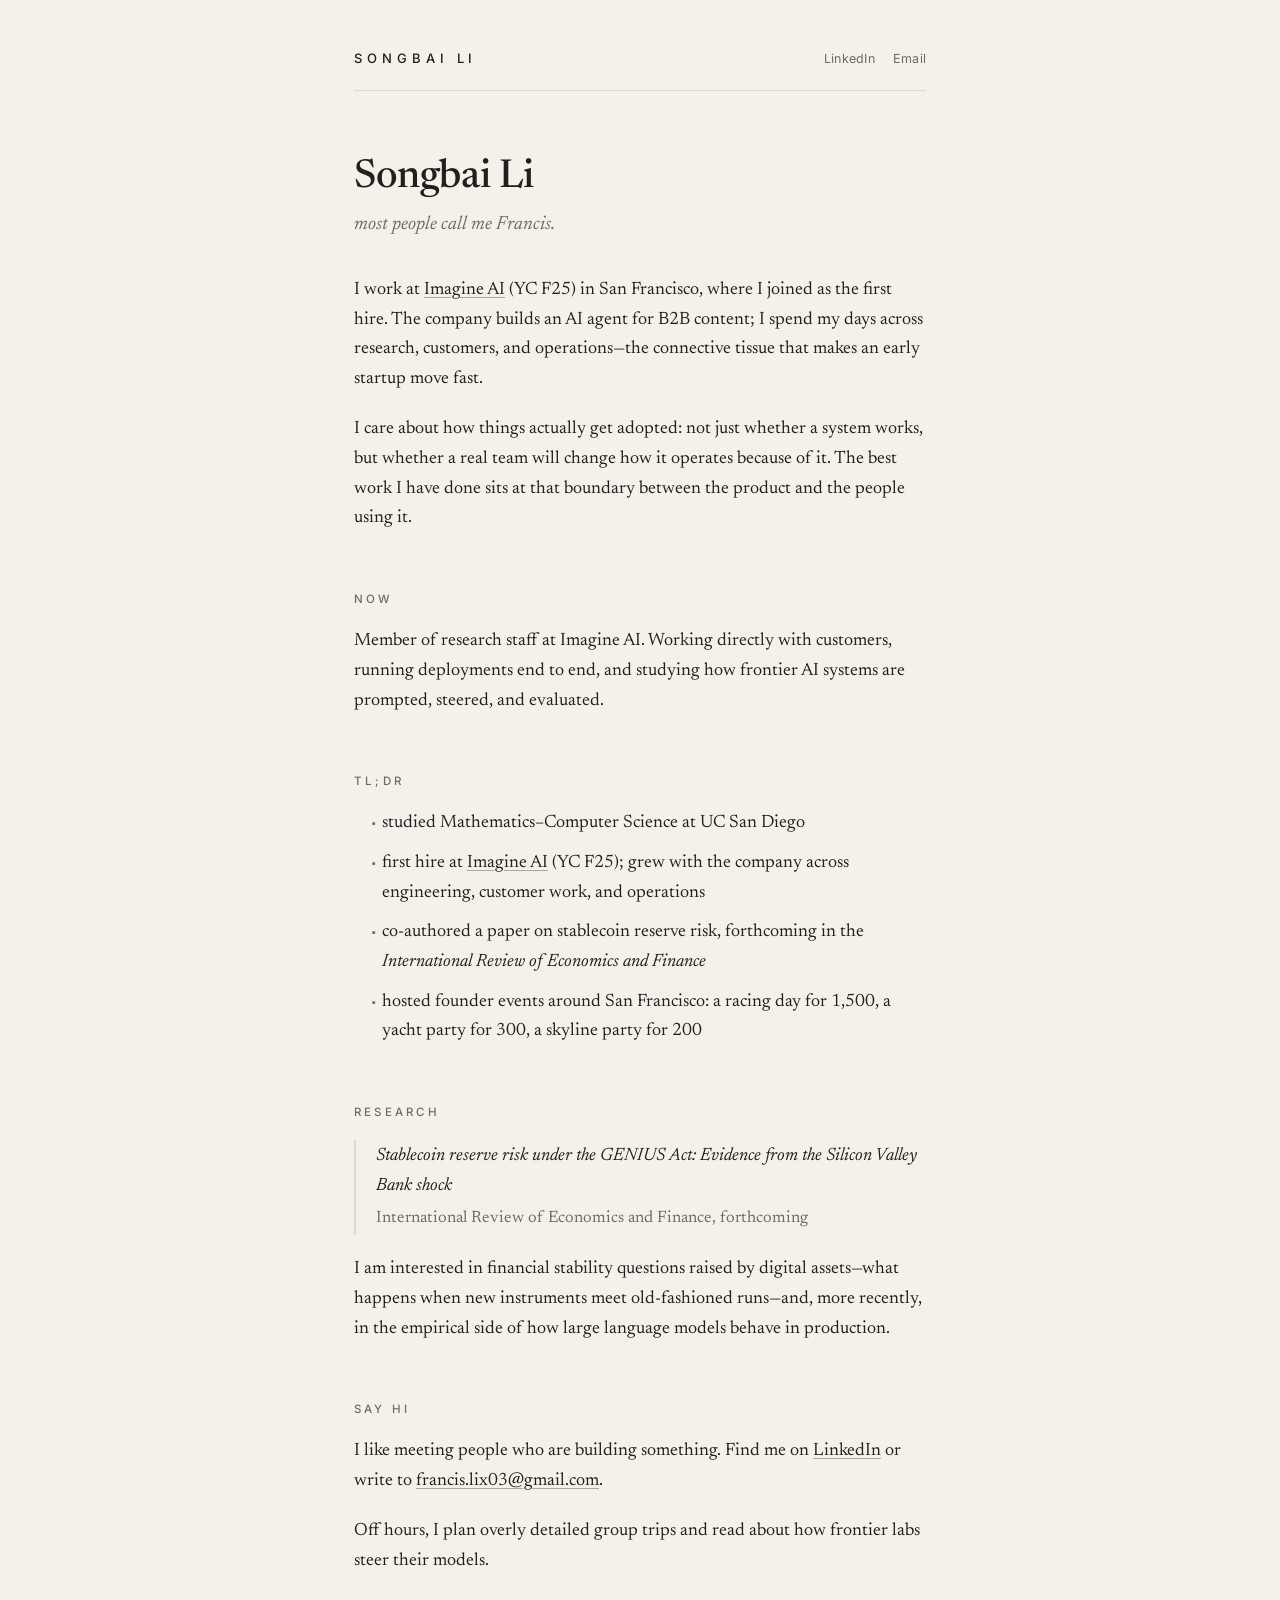
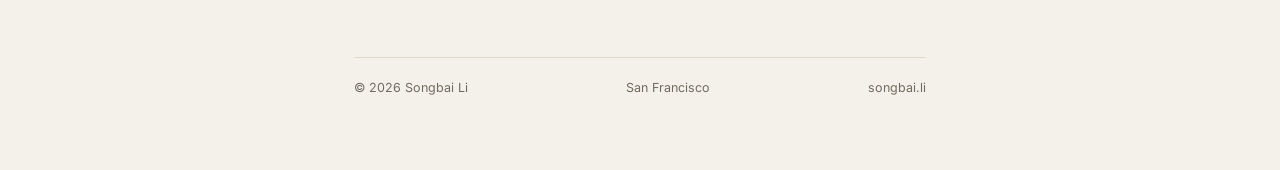
==== index.html @ af866333 "Add personal website source" ====
<!doctype html>
<html lang="en">
<head>
<meta charset="utf-8">
<meta name="viewport" content="width=device-width, initial-scale=1">
<title>Songbai Li</title>
<meta name="description" content="Songbai (Francis) Li — operator and researcher at Imagine AI (YC F25), based in San Francisco.">
<link rel="canonical" href="https://songbai.li/">
<meta property="og:title" content="Songbai Li">
<meta property="og:description" content="Operator and researcher at Imagine AI (YC F25). Based in San Francisco.">
<meta property="og:url" content="https://songbai.li/">
<meta property="og:type" content="website">
<link rel="icon" href="data:image/svg+xml,%3Csvg xmlns='http://www.w3.org/2000/svg' viewBox='0 0 64 64'%3E%3Crect width='64' height='64' rx='12' fill='%23F4F1EA'/%3E%3Ctext x='32' y='45' font-family='Georgia,serif' font-size='38' text-anchor='middle' fill='%2321201C'%3ES%3C/text%3E%3C/svg%3E">
<link rel="preconnect" href="https://fonts.googleapis.com">
<link rel="preconnect" href="https://fonts.gstatic.com" crossorigin>
<link href="https://fonts.googleapis.com/css2?family=Newsreader:ital,opsz,wght@0,6..72,400;0,6..72,500;1,6..72,400&family=Inter:wght@400;500&display=swap" rel="stylesheet">
<style>
  :root {
    --bg: #F4F1EA;
    --ink: #21201C;
    --muted: #716C61;
    --hairline: #DFD9CB;
    --serif: "Newsreader", Georgia, "Times New Roman", serif;
    --sans: "Inter", -apple-system, "Helvetica Neue", Arial, sans-serif;
  }
  @media (prefers-color-scheme: dark) {
    :root {
      --bg: #171613;
      --ink: #E9E5DB;
      --muted: #9A9487;
      --hairline: #2E2C26;
    }
  }
  * { box-sizing: border-box; }
  html { scroll-behavior: smooth; }
  body {
    margin: 0;
    background: var(--bg);
    color: var(--ink);
    font-family: var(--serif);
    font-size: 18px;
    line-height: 1.65;
    -webkit-font-smoothing: antialiased;
    text-rendering: optimizeLegibility;
  }
  .page {
    max-width: 620px;
    margin: 0 auto;
    padding: 48px 24px 72px;
  }

  /* Header / wordmark */
  header {
    display: flex;
    align-items: baseline;
    justify-content: space-between;
    gap: 16px;
    padding-bottom: 20px;
    border-bottom: 1px solid var(--hairline);
  }
  .wordmark {
    font-family: var(--sans);
    font-size: 13px;
    font-weight: 500;
    letter-spacing: 0.38em;
    text-transform: uppercase;
    color: var(--ink);
    text-decoration: none;
    white-space: nowrap;
  }
  nav { display: flex; gap: 18px; }
  nav a {
    font-family: var(--sans);
    font-size: 12.5px;
    letter-spacing: 0.02em;
    color: var(--muted);
    text-decoration: none;
  }
  nav a:hover { color: var(--ink); }

  /* Hero */
  h1 {
    font-family: var(--serif);
    font-weight: 500;
    font-size: 40px;
    line-height: 1.15;
    letter-spacing: -0.01em;
    margin: 64px 0 8px;
  }
  .alias {
    color: var(--muted);
    font-style: italic;
    font-size: 19px;
    margin: 0 0 36px;
  }

  p { margin: 0 0 1.15em; }
  a {
    color: var(--ink);
    text-decoration: underline;
    text-decoration-color: color-mix(in srgb, var(--ink) 35%, transparent);
    text-decoration-thickness: 1px;
    text-underline-offset: 3px;
  }
  a:hover { text-decoration-color: var(--ink); }

  /* Sections */
  section { margin-top: 56px; }
  .label {
    font-family: var(--sans);
    font-size: 11.5px;
    font-weight: 500;
    letter-spacing: 0.28em;
    text-transform: uppercase;
    color: var(--muted);
    margin: 0 0 18px;
  }

  ul {
    margin: 0 0 1.15em;
    padding-left: 22px;
  }
  li { margin-bottom: 10px; padding-left: 6px; }
  li::marker { content: "▪"; font-size: 11px; color: var(--muted); }

  /* Citation block */
  .cite {
    border-left: 2px solid var(--hairline);
    padding: 2px 0 2px 20px;
    margin: 0 0 1.15em;
  }
  .cite .title { font-style: italic; }
  .cite .venue { color: var(--muted); font-size: 16.5px; display: block; margin-top: 4px; }

  footer {
    margin-top: 80px;
    padding-top: 20px;
    border-top: 1px solid var(--hairline);
    display: flex;
    justify-content: space-between;
    flex-wrap: wrap;
    gap: 8px;
    font-family: var(--sans);
    font-size: 12.5px;
    color: var(--muted);
  }
  footer a { color: var(--muted); text-decoration: none; }
  footer a:hover { color: var(--ink); }

  @media (max-width: 480px) {
    body { font-size: 17px; }
    h1 { font-size: 33px; margin-top: 48px; }
    .wordmark { letter-spacing: 0.28em; }
  }
</style>
</head>
<body>
<div class="page">

  <header>
    <a class="wordmark" href="/">Songbai&nbsp;Li</a>
    <nav>
      <a href="https://www.linkedin.com/in/songbai-li">LinkedIn</a>
      <a href="mailto:francis.lix03@gmail.com">Email</a>
    </nav>
  </header>

  <main>
    <h1>Songbai Li</h1>
    <p class="alias">most people call me Francis.</p>

    <p>I work at <a href="https://imagineai.me">Imagine&nbsp;AI</a> (YC&nbsp;F25) in San Francisco, where I joined as the first hire. The company builds an AI agent for B2B content; I spend my days across research, customers, and operations&mdash;the connective tissue that makes an early startup move fast.</p>

    <p>I care about how things actually get adopted: not just whether a system works, but whether a real team will change how it operates because of it. The best work I have done sits at that boundary between the product and the people using it.</p>

    <section id="now">
      <p class="label">Now</p>
      <p>Member of research staff at Imagine&nbsp;AI. Working directly with customers, running deployments end to end, and studying how frontier AI systems are prompted, steered, and evaluated.</p>
    </section>

    <section id="tldr">
      <p class="label">TL;DR</p>
      <ul>
        <li>studied Mathematics&ndash;Computer Science at UC&nbsp;San&nbsp;Diego</li>
        <li>first hire at <a href="https://imagineai.me">Imagine&nbsp;AI</a> (YC&nbsp;F25); grew with the company across engineering, customer work, and operations</li>
        <li>co-authored a paper on stablecoin reserve risk, forthcoming in the <em>International Review of Economics&nbsp;and&nbsp;Finance</em></li>
        <li>hosted founder events around San Francisco: a racing day for 1,500, a yacht party for 300, a skyline party for 200</li>
      </ul>
    </section>

    <section id="research">
      <p class="label">Research</p>
      <div class="cite">
        <span class="title">Stablecoin reserve risk under the GENIUS Act: Evidence from the Silicon Valley Bank shock</span>
        <span class="venue">International Review of Economics and Finance, forthcoming</span>
      </div>
      <p>I am interested in financial stability questions raised by digital assets&mdash;what happens when new instruments meet old-fashioned runs&mdash;and, more recently, in the empirical side of how large language models behave in production.</p>
    </section>

    <section id="hi">
      <p class="label">Say hi</p>
      <p>I like meeting people who are building something. Find me on <a href="https://www.linkedin.com/in/songbai-li">LinkedIn</a> or write to <a href="mailto:francis.lix03@gmail.com">francis.lix03@gmail.com</a>.</p>
      <p>Off hours, I plan overly detailed group trips and read about how frontier labs steer their models.</p>
    </section>
  </main>

  <footer>
    <span>&copy; 2026 Songbai Li</span>
    <span>San Francisco</span>
    <span><a href="https://songbai.li">songbai.li</a></span>
  </footer>

</div>
</body>
</html>
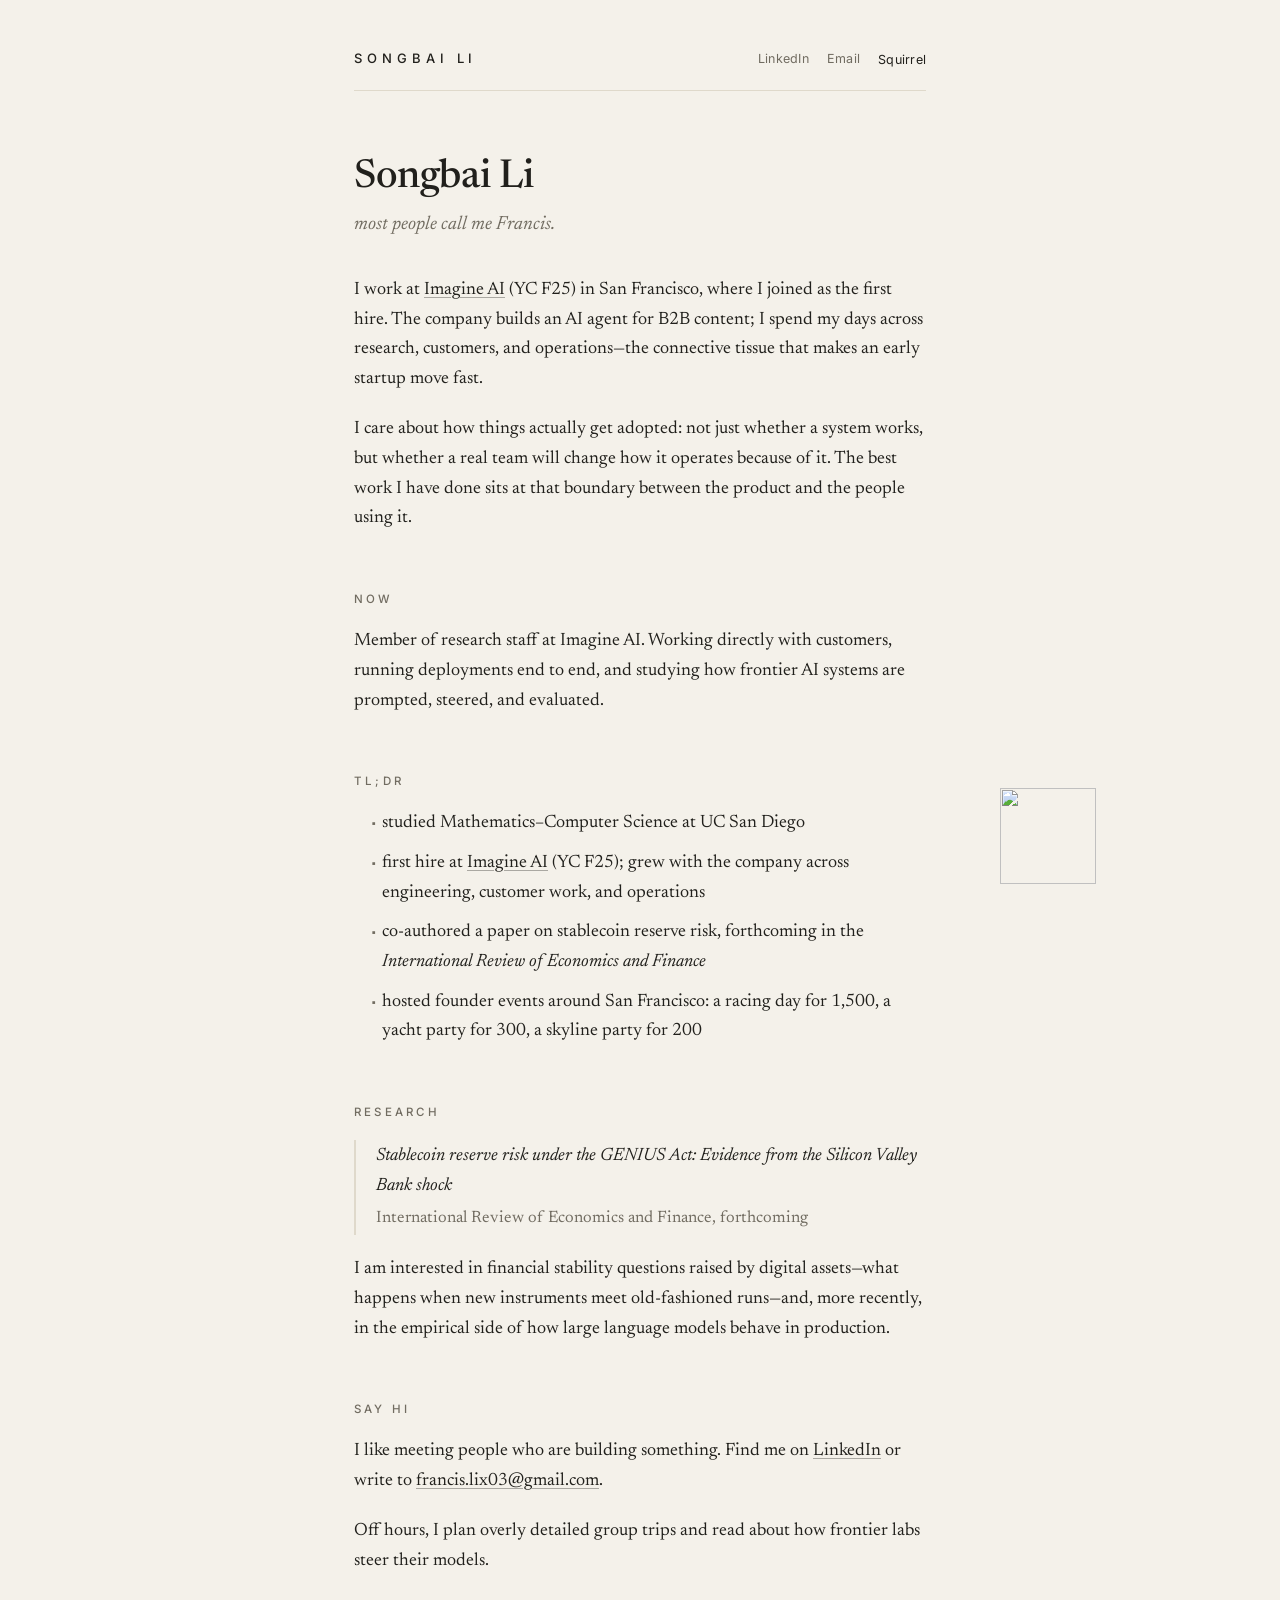
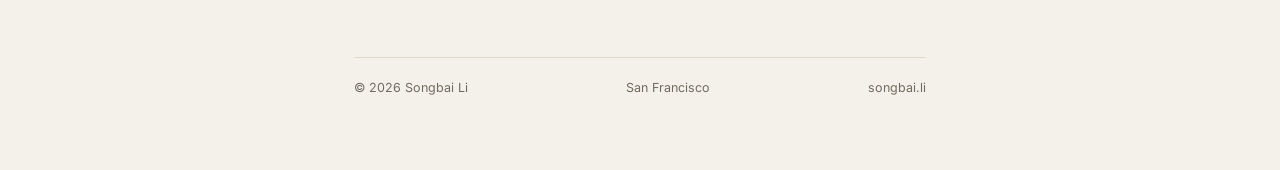
==== commit 1a4b4c56: "Add modular homepage squirrel mascot. Optional companion. Climbs only on text lines with axis-aligne" ====
--- a/index.html
+++ b/index.html
@@ -10,151 +10,45 @@
 <meta property="og:description" content="Operator and researcher at Imagine AI (YC F25). Based in San Francisco.">
 <meta property="og:url" content="https://songbai.li/">
 <meta property="og:type" content="website">
+<meta property="og:image" content="https://songbai.li/og.png">
+<meta name="twitter:card" content="summary">
+<meta name="twitter:title" content="Songbai Li">
+<meta name="twitter:description" content="Operator and researcher at Imagine AI (YC F25). Based in San Francisco.">
+<meta name="twitter:image" content="https://songbai.li/og.png">
+<meta name="theme-color" content="#F4F1EA">
+<link rel="icon" href="/favicon.svg" type="image/svg+xml">
 <link rel="icon" href="data:image/svg+xml,%3Csvg xmlns='http://www.w3.org/2000/svg' viewBox='0 0 64 64'%3E%3Crect width='64' height='64' rx='12' fill='%23F4F1EA'/%3E%3Ctext x='32' y='45' font-family='Georgia,serif' font-size='38' text-anchor='middle' fill='%2321201C'%3ES%3C/text%3E%3C/svg%3E">
 <link rel="preconnect" href="https://fonts.googleapis.com">
 <link rel="preconnect" href="https://fonts.gstatic.com" crossorigin>
 <link href="https://fonts.googleapis.com/css2?family=Newsreader:ital,opsz,wght@0,6..72,400;0,6..72,500;1,6..72,400&family=Inter:wght@400;500&display=swap" rel="stylesheet">
-<style>
-  :root {
-    --bg: #F4F1EA;
-    --ink: #21201C;
-    --muted: #716C61;
-    --hairline: #DFD9CB;
-    --serif: "Newsreader", Georgia, "Times New Roman", serif;
-    --sans: "Inter", -apple-system, "Helvetica Neue", Arial, sans-serif;
+<link rel="stylesheet" href="/styles.css">
+<link rel="stylesheet" href="/mascot/squirrelMascot.css">
+<script type="application/ld+json">
+{
+  "@context": "https://schema.org",
+  "@type": "Person",
+  "name": "Songbai Li",
+  "alternateName": "Francis",
+  "url": "https://songbai.li/",
+  "email": "mailto:francis.lix03@gmail.com",
+  "jobTitle": "Member of research staff",
+  "address": {
+    "@type": "PostalAddress",
+    "addressLocality": "San Francisco"
+  },
+  "sameAs": [
+    "https://www.linkedin.com/in/songbai-li"
+  ],
+  "worksFor": {
+    "@type": "Organization",
+    "name": "Imagine AI",
+    "url": "https://imagineai.me"
   }
-  @media (prefers-color-scheme: dark) {
-    :root {
-      --bg: #171613;
-      --ink: #E9E5DB;
-      --muted: #9A9487;
-      --hairline: #2E2C26;
-    }
-  }
-  * { box-sizing: border-box; }
-  html { scroll-behavior: smooth; }
-  body {
-    margin: 0;
-    background: var(--bg);
-    color: var(--ink);
-    font-family: var(--serif);
-    font-size: 18px;
-    line-height: 1.65;
-    -webkit-font-smoothing: antialiased;
-    text-rendering: optimizeLegibility;
-  }
-  .page {
-    max-width: 620px;
-    margin: 0 auto;
-    padding: 48px 24px 72px;
-  }
-
-  /* Header / wordmark */
-  header {
-    display: flex;
-    align-items: baseline;
-    justify-content: space-between;
-    gap: 16px;
-    padding-bottom: 20px;
-    border-bottom: 1px solid var(--hairline);
-  }
-  .wordmark {
-    font-family: var(--sans);
-    font-size: 13px;
-    font-weight: 500;
-    letter-spacing: 0.38em;
-    text-transform: uppercase;
-    color: var(--ink);
-    text-decoration: none;
-    white-space: nowrap;
-  }
-  nav { display: flex; gap: 18px; }
-  nav a {
-    font-family: var(--sans);
-    font-size: 12.5px;
-    letter-spacing: 0.02em;
-    color: var(--muted);
-    text-decoration: none;
-  }
-  nav a:hover { color: var(--ink); }
-
-  /* Hero */
-  h1 {
-    font-family: var(--serif);
-    font-weight: 500;
-    font-size: 40px;
-    line-height: 1.15;
-    letter-spacing: -0.01em;
-    margin: 64px 0 8px;
-  }
-  .alias {
-    color: var(--muted);
-    font-style: italic;
-    font-size: 19px;
-    margin: 0 0 36px;
-  }
-
-  p { margin: 0 0 1.15em; }
-  a {
-    color: var(--ink);
-    text-decoration: underline;
-    text-decoration-color: color-mix(in srgb, var(--ink) 35%, transparent);
-    text-decoration-thickness: 1px;
-    text-underline-offset: 3px;
-  }
-  a:hover { text-decoration-color: var(--ink); }
-
-  /* Sections */
-  section { margin-top: 56px; }
-  .label {
-    font-family: var(--sans);
-    font-size: 11.5px;
-    font-weight: 500;
-    letter-spacing: 0.28em;
-    text-transform: uppercase;
-    color: var(--muted);
-    margin: 0 0 18px;
-  }
-
-  ul {
-    margin: 0 0 1.15em;
-    padding-left: 22px;
-  }
-  li { margin-bottom: 10px; padding-left: 6px; }
-  li::marker { content: "▪"; font-size: 11px; color: var(--muted); }
-
-  /* Citation block */
-  .cite {
-    border-left: 2px solid var(--hairline);
-    padding: 2px 0 2px 20px;
-    margin: 0 0 1.15em;
-  }
-  .cite .title { font-style: italic; }
-  .cite .venue { color: var(--muted); font-size: 16.5px; display: block; margin-top: 4px; }
-
-  footer {
-    margin-top: 80px;
-    padding-top: 20px;
-    border-top: 1px solid var(--hairline);
-    display: flex;
-    justify-content: space-between;
-    flex-wrap: wrap;
-    gap: 8px;
-    font-family: var(--sans);
-    font-size: 12.5px;
-    color: var(--muted);
-  }
-  footer a { color: var(--muted); text-decoration: none; }
-  footer a:hover { color: var(--ink); }
-
-  @media (max-width: 480px) {
-    body { font-size: 17px; }
-    h1 { font-size: 33px; margin-top: 48px; }
-    .wordmark { letter-spacing: 0.28em; }
-  }
-</style>
+}
+</script>
 </head>
 <body>
+<a class="skip" href="#main">Skip to content</a>
 <div class="page">
 
   <header>
@@ -162,10 +56,11 @@
     <nav>
       <a href="https://www.linkedin.com/in/songbai-li">LinkedIn</a>
       <a href="mailto:francis.lix03@gmail.com">Email</a>
+      <button type="button" class="companion-toggle" id="companion-toggle" aria-pressed="true" aria-label="Toggle squirrel">Squirrel</button>
     </nav>
   </header>
 
-  <main>
+  <main id="main">
     <h1>Songbai Li</h1>
     <p class="alias">most people call me Francis.</p>
 
@@ -174,12 +69,12 @@
     <p>I care about how things actually get adopted: not just whether a system works, but whether a real team will change how it operates because of it. The best work I have done sits at that boundary between the product and the people using it.</p>
 
     <section id="now">
-      <p class="label">Now</p>
+      <h2 class="label">Now</h2>
       <p>Member of research staff at Imagine&nbsp;AI. Working directly with customers, running deployments end to end, and studying how frontier AI systems are prompted, steered, and evaluated.</p>
     </section>
 
     <section id="tldr">
-      <p class="label">TL;DR</p>
+      <h2 class="label">TL;DR</h2>
       <ul>
         <li>studied Mathematics&ndash;Computer Science at UC&nbsp;San&nbsp;Diego</li>
         <li>first hire at <a href="https://imagineai.me">Imagine&nbsp;AI</a> (YC&nbsp;F25); grew with the company across engineering, customer work, and operations</li>
@@ -189,7 +84,7 @@
     </section>
 
     <section id="research">
-      <p class="label">Research</p>
+      <h2 class="label">Research</h2>
       <div class="cite">
         <span class="title">Stablecoin reserve risk under the GENIUS Act: Evidence from the Silicon Valley Bank shock</span>
         <span class="venue">International Review of Economics and Finance, forthcoming</span>
@@ -198,7 +93,7 @@
     </section>
 
     <section id="hi">
-      <p class="label">Say hi</p>
+      <h2 class="label">Say hi</h2>
       <p>I like meeting people who are building something. Find me on <a href="https://www.linkedin.com/in/songbai-li">LinkedIn</a> or write to <a href="mailto:francis.lix03@gmail.com">francis.lix03@gmail.com</a>.</p>
       <p>Off hours, I plan overly detailed group trips and read about how frontier labs steer their models.</p>
     </section>
@@ -211,5 +106,6 @@
   </footer>
 
 </div>
+<script type="module" src="/companion.js"></script>
 </body>
 </html>
--- a/styles.css
+++ b/styles.css
@@ -0,0 +1,215 @@
+  :root {
+    --bg: #F4F1EA;
+    --ink: #21201C;
+    --muted: #716C61;
+    --hairline: #DFD9CB;
+    --serif: "Newsreader", Georgia, "Times New Roman", serif;
+    --sans: "Inter", -apple-system, "Helvetica Neue", Arial, sans-serif;
+  }
+  @media (prefers-color-scheme: dark) {
+    :root {
+      --bg: #171613;
+      --ink: #E9E5DB;
+      --muted: #9A9487;
+      --hairline: #2E2C26;
+    }
+  }
+  * { box-sizing: border-box; }
+  html { scroll-behavior: smooth; }
+  body {
+    margin: 0;
+    background: var(--bg);
+    color: var(--ink);
+    font-family: var(--serif);
+    font-size: 18px;
+    line-height: 1.65;
+    -webkit-font-smoothing: antialiased;
+    text-rendering: optimizeLegibility;
+  }
+  .page {
+    max-width: 620px;
+    margin: 0 auto;
+    padding: 48px 24px 72px;
+  }
+
+  header {
+    display: flex;
+    align-items: baseline;
+    justify-content: space-between;
+    gap: 16px;
+    padding-bottom: 20px;
+    border-bottom: 1px solid var(--hairline);
+  }
+  .wordmark {
+    font-family: var(--sans);
+    font-size: 13px;
+    font-weight: 500;
+    letter-spacing: 0.38em;
+    text-transform: uppercase;
+    color: var(--ink);
+    text-decoration: none;
+    white-space: nowrap;
+  }
+  nav { display: flex; gap: 18px; }
+  nav a {
+    font-family: var(--sans);
+    font-size: 12.5px;
+    letter-spacing: 0.02em;
+    color: var(--muted);
+    text-decoration: none;
+  }
+  nav a:hover { color: var(--ink); }
+  nav button.companion-toggle {
+    appearance: none;
+    background: none;
+    border: 0;
+    padding: 0;
+    margin: 0;
+    font-family: var(--sans);
+    font-size: 12.5px;
+    letter-spacing: 0.02em;
+    color: var(--muted);
+    cursor: pointer;
+  }
+  nav button.companion-toggle:hover,
+  nav button.companion-toggle[aria-pressed="true"] { color: var(--ink); }
+  .squirrel-mascot-close,
+  .squirrel-mascot-restore { display: none; }
+
+
+  h1 {
+    font-family: var(--serif);
+    font-weight: 500;
+    font-size: 40px;
+    line-height: 1.15;
+    letter-spacing: -0.01em;
+    margin: 64px 0 8px;
+  }
+  .alias {
+    color: var(--muted);
+    font-style: italic;
+    font-size: 19px;
+    margin: 0 0 36px;
+  }
+
+  p { margin: 0 0 1.15em; }
+  a {
+    color: var(--ink);
+    text-decoration: underline;
+    text-decoration-color: color-mix(in srgb, var(--ink) 35%, transparent);
+    text-decoration-thickness: 1px;
+    text-underline-offset: 3px;
+  }
+  a:hover { text-decoration-color: var(--ink); }
+
+  section { margin-top: 56px; }
+  .label {
+    font-family: var(--sans);
+    font-size: 11.5px;
+    font-weight: 500;
+    letter-spacing: 0.28em;
+    text-transform: uppercase;
+    color: var(--muted);
+    margin: 0 0 18px;
+  }
+
+  ul {
+    margin: 0 0 1.15em;
+    padding-left: 22px;
+  }
+  li { margin-bottom: 10px; padding-left: 6px; }
+  li::marker { content: "▪"; font-size: 11px; color: var(--muted); }
+
+  .cite {
+    border-left: 2px solid var(--hairline);
+    padding: 2px 0 2px 20px;
+    margin: 0 0 1.15em;
+  }
+  .cite .title { font-style: italic; }
+  .cite .venue { color: var(--muted); font-size: 16.5px; display: block; margin-top: 4px; }
+
+  footer {
+    margin-top: 80px;
+    padding-top: 20px;
+    border-top: 1px solid var(--hairline);
+    display: flex;
+    justify-content: space-between;
+    flex-wrap: wrap;
+    gap: 8px;
+    font-family: var(--sans);
+    font-size: 12.5px;
+    color: var(--muted);
+  }
+  footer a { color: var(--muted); text-decoration: none; }
+  footer a:hover { color: var(--ink); }
+
+  @media (max-width: 480px) {
+    body { font-size: 17px; }
+    h1 { font-size: 33px; margin-top: 48px; }
+    .wordmark { letter-spacing: 0.28em; }
+  }
+
+  h2.label {
+    font-family: var(--sans);
+    font-size: 11.5px;
+    font-weight: 500;
+    letter-spacing: 0.28em;
+    text-transform: uppercase;
+    color: var(--muted);
+    margin: 0 0 18px;
+  }
+
+  :focus-visible {
+    outline: 1px solid var(--ink);
+    outline-offset: 3px;
+  }
+  a:focus-visible {
+    outline: none;
+    text-decoration: underline;
+    text-decoration-color: var(--ink);
+    text-decoration-thickness: 1px;
+    text-underline-offset: 3px;
+  }
+  nav a:focus-visible,
+  nav button.companion-toggle:focus-visible,
+  .wordmark:focus-visible,
+  footer a:focus-visible {
+    outline: none;
+    color: var(--ink);
+    text-decoration: underline;
+    text-decoration-color: var(--ink);
+    text-decoration-thickness: 1px;
+    text-underline-offset: 3px;
+  }
+
+  .skip {
+    position: absolute;
+    left: 16px;
+    top: 0;
+    z-index: 20;
+    transform: translateY(-160%);
+    padding: 8px 12px;
+    background: var(--bg);
+    color: var(--ink);
+    font-family: var(--sans);
+    font-size: 12.5px;
+    letter-spacing: 0.02em;
+    text-decoration: none;
+    border: 1px solid var(--hairline);
+  }
+  .skip:focus,
+  .skip:focus-visible {
+    transform: none;
+    top: 12px;
+    outline: 1px solid var(--ink);
+    outline-offset: 2px;
+    text-decoration: none;
+  }
+
+  .not-found { margin-top: 8px; }
+  .not-found h1 { margin-bottom: 16px; }
+  .not-found .home-link {
+    font-family: var(--sans);
+    font-size: 13px;
+    letter-spacing: 0.02em;
+  }
--- a/mascot/squirrelMascot.css
+++ b/mascot/squirrelMascot.css
@@ -0,0 +1,142 @@
+/**
+ * Homepage squirrel overlay. Pixelated PNG poses.
+ * Overlay is pointer-events:none; only the squirrel sprite receives input.
+ */
+
+.squirrel-mascot-root {
+  --sm-size: 96px;
+  --sm-z: 45;
+  --sm-glove-open: url("/mascot/art/glove-open.png");
+  --sm-glove-grab: url("/mascot/art/glove-grab.png");
+  --sm-accent: #e07a3d;
+
+  position: fixed;
+  inset: 0;
+  z-index: var(--sm-z);
+  pointer-events: none;
+  overflow: hidden;
+}
+
+.squirrel-mascot-root[data-enabled="false"] {
+  visibility: hidden;
+}
+
+.squirrel-mascot-nest,
+.squirrel-mascot-nut {
+  position: absolute;
+  z-index: 0;
+  pointer-events: none;
+}
+
+.squirrel-mascot-nest {
+  width: calc(var(--sm-size) * 1.28);
+  height: calc(var(--sm-size) * 0.74);
+  opacity: 0;
+  transform-origin: 50% 80%;
+}
+
+.squirrel-mascot-nest[data-open="true"] {
+  opacity: 1;
+}
+
+.squirrel-mascot-nut {
+  width: 26px;
+  height: 26px;
+  opacity: 0;
+}
+
+.squirrel-mascot-nut[data-open="true"] {
+  opacity: 1;
+}
+
+.squirrel-mascot-nut[data-eaten="true"] {
+  opacity: 0;
+}
+
+.squirrel-mascot-nest img,
+.squirrel-mascot-nut img,
+.squirrel-mascot-stage img {
+  display: block;
+  width: 100%;
+  height: 100%;
+  object-fit: contain;
+  pointer-events: none;
+  image-rendering: pixelated;
+  image-rendering: crisp-edges;
+}
+
+.squirrel-mascot-actor {
+  position: absolute;
+  z-index: 1;
+  width: var(--sm-size);
+  height: var(--sm-size);
+  pointer-events: auto;
+  touch-action: none;
+  cursor: var(--sm-glove-open) 16 16, pointer;
+  user-select: none;
+  -webkit-user-select: none;
+  transform-origin: 50% 80%;
+  transition: none;
+}
+
+.squirrel-mascot-root[data-cursor="pet"] .squirrel-mascot-actor,
+.squirrel-mascot-actor[data-cursor="pet"] {
+  cursor: var(--sm-glove-open) 16 16, pointer;
+}
+
+.squirrel-mascot-root[data-cursor="grab"] .squirrel-mascot-actor,
+.squirrel-mascot-actor[data-cursor="grab"],
+.squirrel-mascot-actor:active,
+.squirrel-mascot-actor[data-dragging="true"] {
+  cursor: var(--sm-glove-grab) 16 16, grabbing;
+}
+
+html.squirrel-mascot-grabbing,
+html.squirrel-mascot-grabbing * {
+  cursor: var(--sm-glove-grab) 16 16, grabbing !important;
+}
+
+.squirrel-mascot-actor:focus-visible {
+  outline: 2px solid var(--sm-accent);
+  outline-offset: 4px;
+  border-radius: 50%;
+}
+
+.squirrel-mascot-stage {
+  position: relative;
+  width: 100%;
+  height: 100%;
+}
+
+.squirrel-mascot-actor[data-pose="held"] {
+  filter: drop-shadow(0 10px 8px rgba(33, 32, 28, 0.14));
+}
+
+.squirrel-mascot-actor[data-pose="sleep"]::after {
+  content: "z";
+  position: absolute;
+  left: 70%;
+  top: 8%;
+  font-family: Georgia, "Times New Roman", serif;
+  font-size: 11px;
+  font-weight: 700;
+  color: #5c3a1e;
+  opacity: 0.28;
+  pointer-events: none;
+}
+
+.squirrel-mascot-close,
+.squirrel-mascot-restore,
+.squirrel-mascot-bubble {
+  display: none !important;
+}
+
+@media (prefers-reduced-motion: reduce) {
+  .squirrel-mascot-actor[data-pose="sleep"]::after {
+    animation: none;
+  }
+}
+
+.squirrel-mascot-root[data-reduced="true"] .squirrel-mascot-actor[data-pose="sleep"]::after {
+  animation: none;
+}
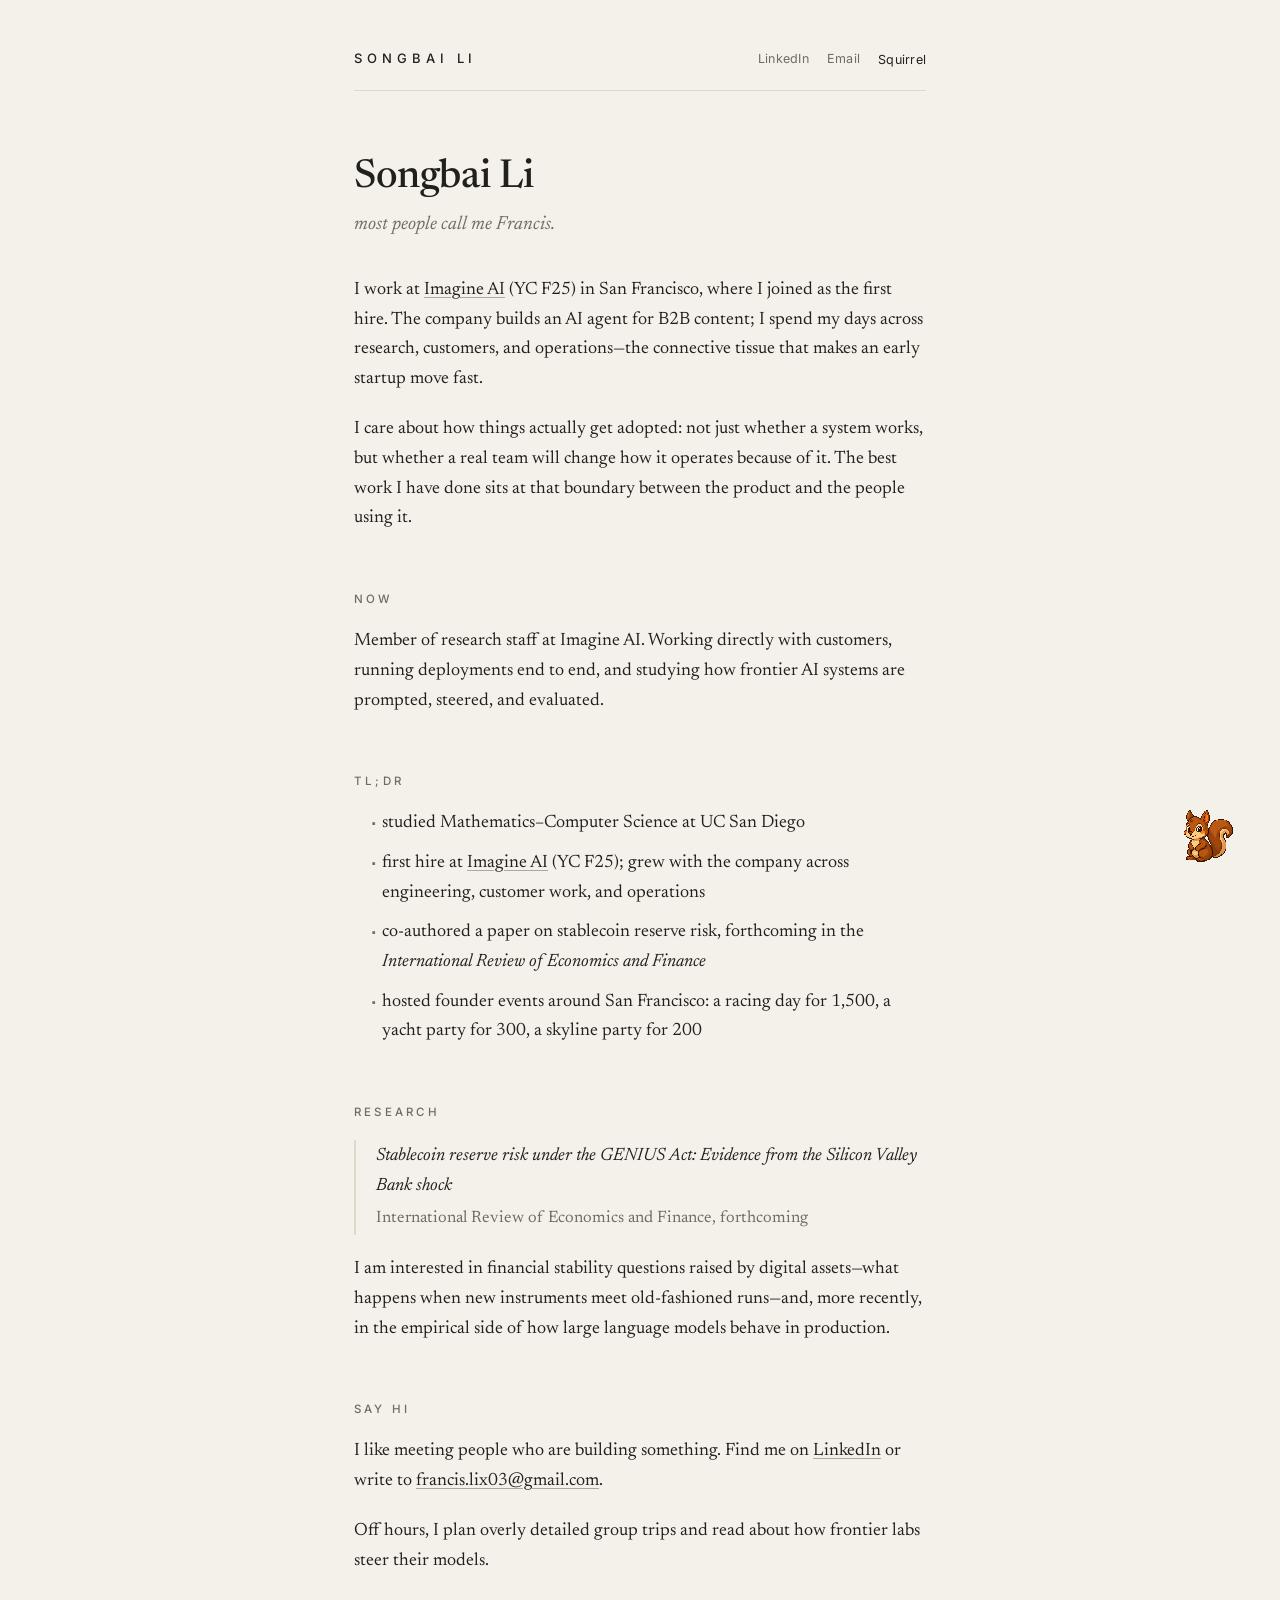
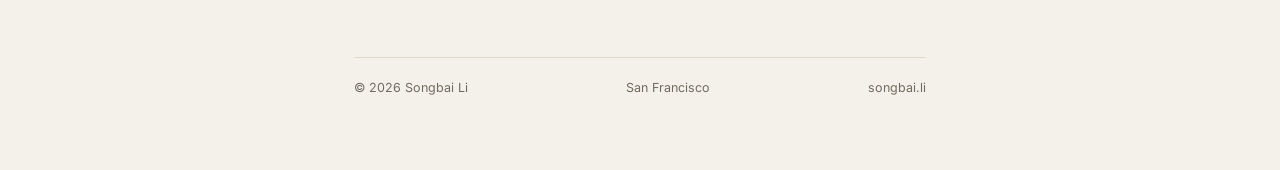
==== commit e9719398: "Bust homepage cache so the in-nest sleep sprite loads." ====
--- a/index.html
+++ b/index.html
@@ -22,7 +22,7 @@
 <link rel="preconnect" href="https://fonts.gstatic.com" crossorigin>
 <link href="https://fonts.googleapis.com/css2?family=Newsreader:ital,opsz,wght@0,6..72,400;0,6..72,500;1,6..72,400&family=Inter:wght@400;500&display=swap" rel="stylesheet">
 <link rel="stylesheet" href="/styles.css">
-<link rel="stylesheet" href="/mascot/squirrelMascot.css">
+<link rel="stylesheet" href="/mascot/squirrelMascot.css?v=sleep2">
 <script type="application/ld+json">
 {
   "@context": "https://schema.org",
@@ -106,6 +106,6 @@
   </footer>
 
 </div>
-<script type="module" src="/companion.js"></script>
+<script type="module" src="/companion.js?v=sleep2"></script>
 </body>
 </html>
--- a/mascot/squirrelMascot.css
+++ b/mascot/squirrelMascot.css
@@ -21,7 +21,10 @@
   visibility: hidden;
 }
 
-.squirrel-mascot-nest,
+.squirrel-mascot-nest {
+  display: none !important;
+}
+
 .squirrel-mascot-nut {
   position: absolute;
   z-index: 0;
